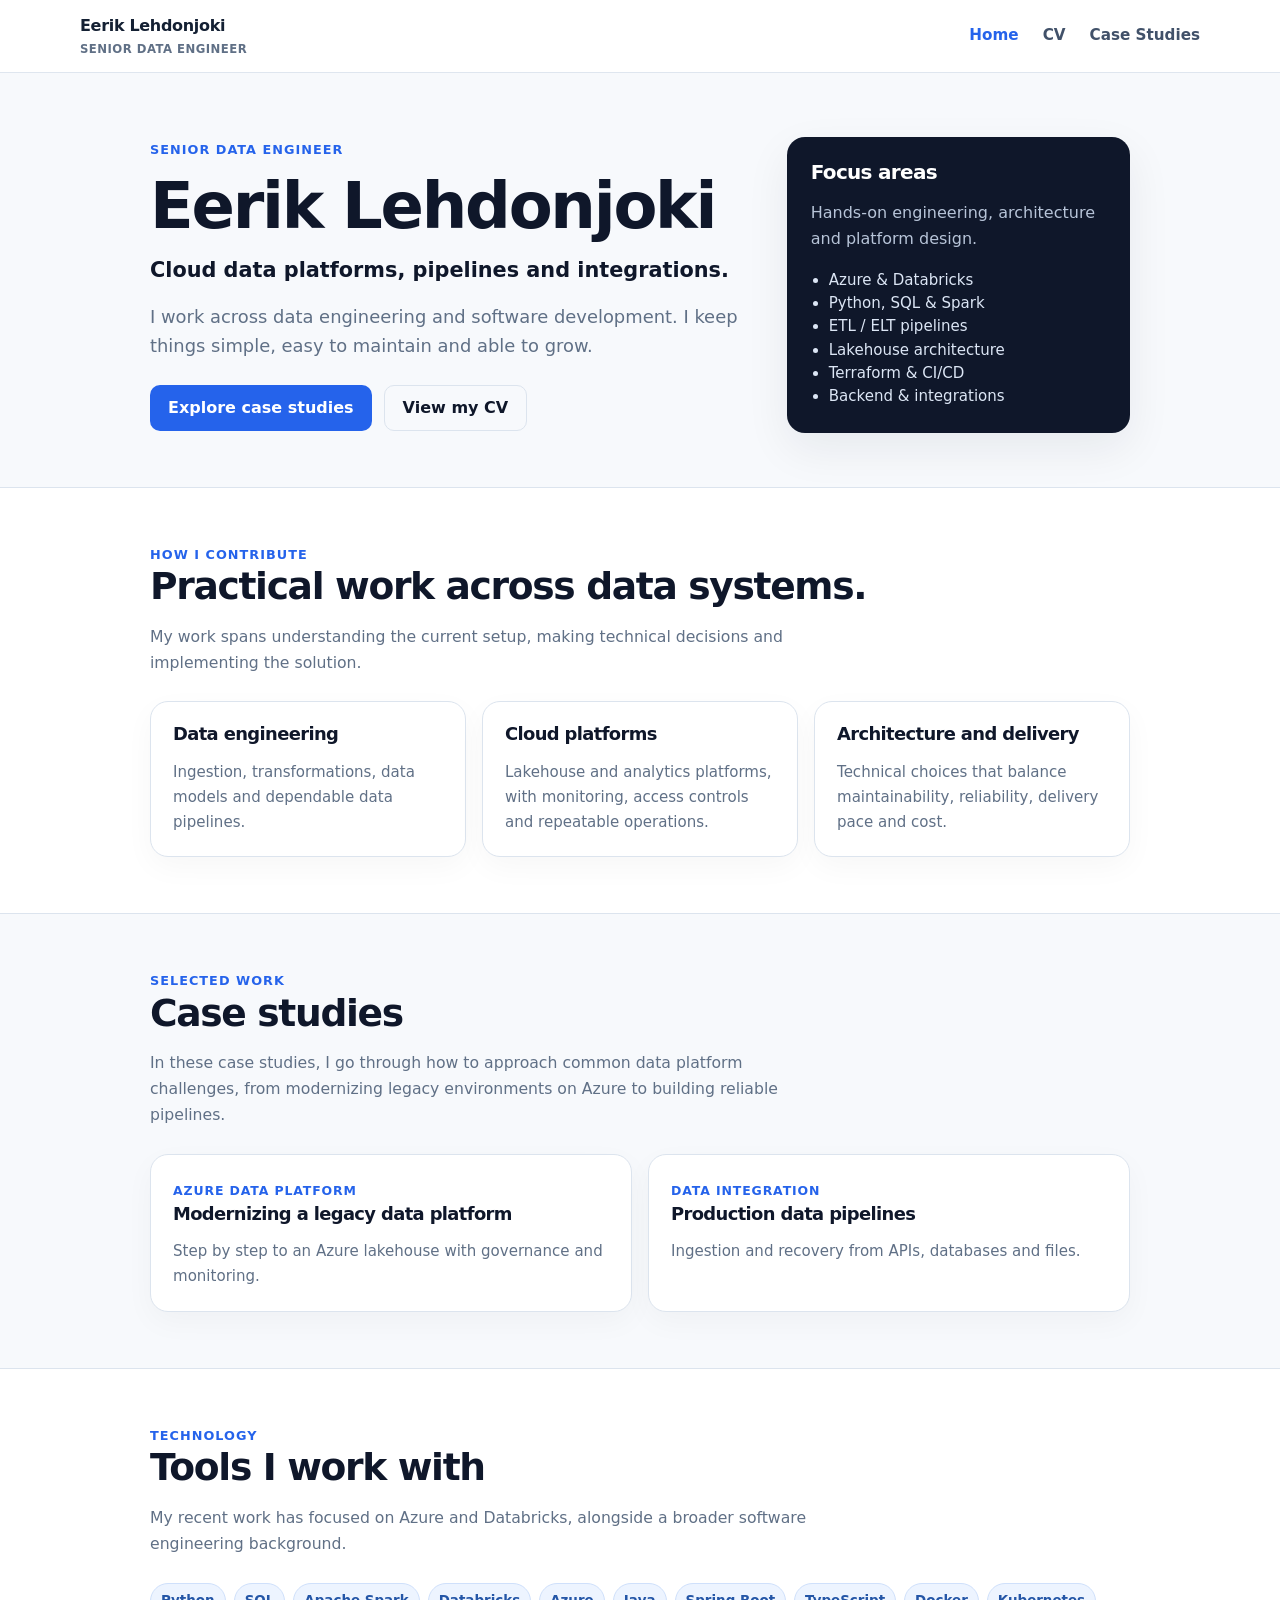
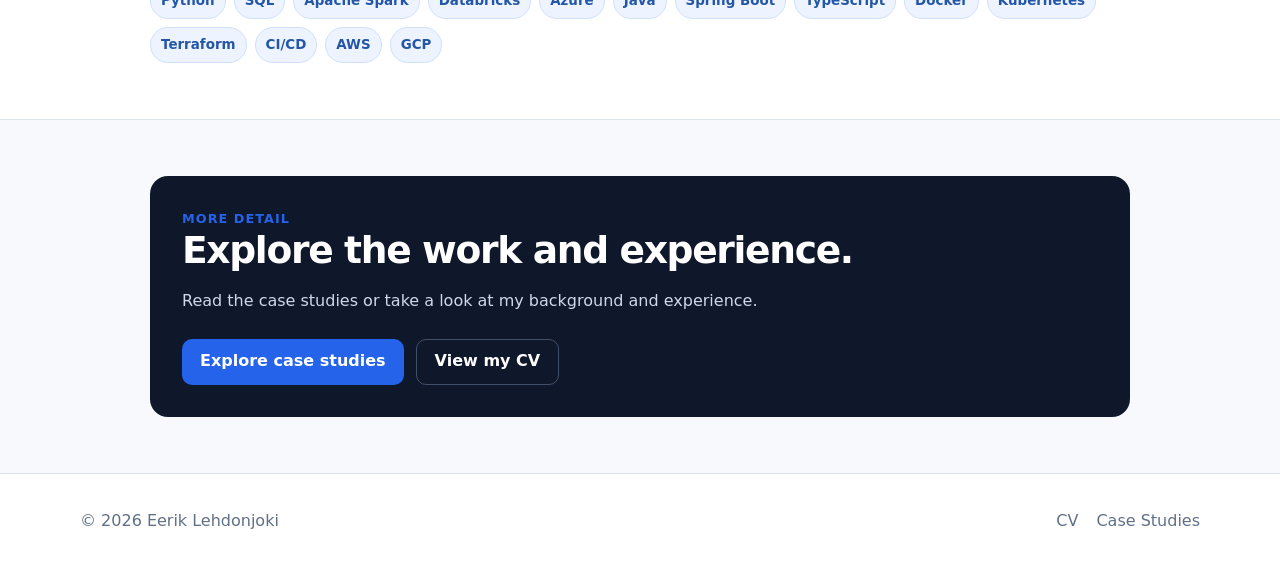
==== index.html @ b8e034ac "Deploy website 2026-10-15 00.09" ====
<!doctype html>
<html lang="en">
<head>
  <meta charset="utf-8">
  <meta name="viewport" content="width=device-width,initial-scale=1">
  <meta name="description" content="Senior Data Engineer focused on Data platforms, pipelines and integrations.">
  <title>Eerik Lehdonjoki — Senior Data Engineer</title>
  <link rel="icon" type="image/svg+xml" href="favicon.svg">
  <link rel="stylesheet" href="styles.css">
</head>
<body>
<header class="site-header">
  <div class="container nav">
    <a class="brand" href="./">Eerik Lehdonjoki<small>Senior Data Engineer</small></a>
    <button class="menu-button" aria-expanded="false" aria-controls="nav-links">Menu</button>
    <nav id="nav-links" class="nav-links" aria-label="Main navigation">
      <a aria-current="page" href="./">Home</a><a href="cv.html">CV</a><a href="case-studies.html">Case Studies</a>
    </nav>
  </div>
</header>

<main class="home-page">
  <section class="hero">
    <div class="container hero-grid">
      <div>
        <div class="eyebrow">Senior Data Engineer</div>
        <h1>Eerik Lehdonjoki</h1>
        <p class="home-specialty">Cloud data platforms, pipelines and integrations.</p>
        <p class="lead">I work across data engineering and software development. I keep things simple, easy to maintain and able to grow.</p>
        <div class="actions"><a class="button" href="case-studies.html">Explore case studies</a><a class="button secondary" href="cv.html">View my CV</a></div>
      </div>
      <aside class="hero-card">
        <h2>Focus areas</h2>
        <p>Hands-on engineering, architecture and platform design.</p>
        <ul><li>Azure & Databricks</li><li>Python, SQL & Spark</li><li>ETL / ELT pipelines</li><li>Lakehouse architecture</li><li>Terraform & CI/CD</li><li>Backend & integrations</li></ul>
      </aside>
    </div>
  </section>

  <section class="section white" aria-labelledby="home-work-heading">
    <div class="container">
      <div class="eyebrow">How I contribute</div><h2 id="home-work-heading">Practical work across data systems.</h2>
      <p class="section-intro">My work spans understanding the current setup, making technical decisions and implementing the solution.</p>
      <div class="grid-3">
        <article class="card"><h3>Data engineering</h3><p>Ingestion, transformations, data models and dependable data pipelines.</p></article>
        <article class="card"><h3>Cloud platforms</h3><p>Lakehouse and analytics platforms, with monitoring, access controls and repeatable operations.</p></article>
        <article class="card"><h3>Architecture and delivery</h3><p>Technical choices that balance maintainability, reliability, delivery pace and cost.</p></article>
      </div>
    </div>
  </section>

  <section class="section" aria-labelledby="home-cases-heading">
    <div class="container">
      <div class="eyebrow">Selected work</div><h2 id="home-cases-heading">Case studies</h2>
      <p class="section-intro">In these case studies, I go through how to approach common data platform challenges, from modernizing legacy environments on Azure to building reliable pipelines.</p>
      <div class="grid-2">
        <a class="card card-link" href="case-studies.html#case-azure-lakehouse-modernization"><span class="kicker">Azure data platform</span><h3>Modernizing a legacy data platform</h3><p>Step by step to an Azure lakehouse with governance and monitoring.</p></a>
        <a class="card card-link" href="case-studies.html#case-reliable-data-integrations"><span class="kicker">Data integration</span><h3>Production data pipelines</h3><p>Ingestion and recovery from APIs, databases and files.</p></a>
      </div>
    </div>
  </section>

  <section class="section white" aria-labelledby="home-tech-heading">
    <div class="container">
      <div class="eyebrow">Technology</div><h2 id="home-tech-heading">Tools I work with</h2>
      <p class="section-intro">My recent work has focused on Azure and Databricks, alongside a broader software engineering background.</p>
      <div class="tech-list"><span>Python</span><span>SQL</span><span>Apache Spark</span><span>Databricks</span><span>Azure</span><span>Java</span><span>Spring Boot</span><span>TypeScript</span><span>Docker</span><span>Kubernetes</span><span>Terraform</span><span>CI/CD</span><span>AWS</span><span>GCP</span></div>
    </div>
  </section>

  <section class="section">
    <div class="container cta">
      <div class="eyebrow">More detail</div><h2>Explore the work and experience.</h2>
      <p>Read the case studies or take a look at my background and experience.</p>
      <div class="actions"><a class="button" href="case-studies.html">Explore case studies</a><a class="button secondary" href="cv.html">View my CV</a></div>
    </div>
  </section>
</main>

<footer class="site-footer"><div class="container footer-grid"><span>© 2026 Eerik Lehdonjoki</span><div class="footer-links"><a href="cv.html">CV</a><a href="case-studies.html">Case Studies</a></div></div></footer>
<script src="script.js"></script>
</body>
</html>
---- styles.css ----
:root {
  --bg: #f7f9fc;
  --surface: #ffffff;
  --surface-2: #eef3f8;
  --text: #142033;
  --muted: #607086;
  --line: #dce4ee;
  --accent: #2563eb;
  --accent-dark: #1d4ed8;
  --ink: #0f172a;
  --max: 1120px;
  --radius: 18px;
  --shadow: 0 16px 45px rgba(15, 23, 42, .07);
}

* { box-sizing: border-box; }
html { scroll-behavior: smooth; }
body {
  margin: 0;
  font-family: Inter, ui-sans-serif, system-ui, -apple-system, BlinkMacSystemFont, "Segoe UI", sans-serif;
  color: var(--text);
  background: var(--bg);
  line-height: 1.65;
}
a { color: inherit; }
img { max-width: 100%; }
.container { width: min(var(--max), calc(100% - 40px)); margin: 0 auto; }

.site-header {
  position: sticky; top: 0; z-index: 20;
  border-bottom: 1px solid rgba(220, 228, 238, .9);
  background: rgba(255,255,255,.94);
  backdrop-filter: blur(14px);
}
.nav { min-height: 72px; display: flex; align-items: center; justify-content: space-between; gap: 28px; }
.brand { text-decoration: none; font-weight: 800; letter-spacing: -.02em; }
.brand small { display: block; color: var(--muted); font-weight: 600; font-size: .73rem; letter-spacing: .04em; text-transform: uppercase; }
.nav-links { display: flex; align-items: center; gap: 24px; }
.nav-links a { text-decoration: none; color: #415169; font-weight: 650; font-size: .95rem; }
.nav-links a:hover, .nav-links a[aria-current="page"] { color: var(--accent); }
.menu-button { display: none; border: 1px solid var(--line); background: #fff; border-radius: 10px; padding: 8px 10px; font: inherit; }

.hero { padding: 94px 0 76px; }
.hero-grid { display: grid; grid-template-columns: minmax(0, 1.45fr) minmax(280px, .75fr); gap: 50px; align-items: center; }
.eyebrow { color: var(--accent); font-weight: 800; letter-spacing: .08em; text-transform: uppercase; font-size: .8rem; }
h1, h2, h3 { line-height: 1.15; color: var(--ink); letter-spacing: -.035em; }
h1 { font-size: clamp(2.8rem, 7vw, 5.8rem); margin: 14px 0 24px; }
h2 { font-size: clamp(2rem, 4.2vw, 3.1rem); margin: 0 0 18px; }
h3 { font-size: 1.22rem; margin: 0 0 10px; }
.lead { max-width: 760px; font-size: clamp(1.08rem, 2vw, 1.3rem); color: var(--muted); }
.actions { display: flex; flex-wrap: wrap; gap: 12px; margin-top: 30px; }
.button { display: inline-flex; align-items: center; justify-content: center; min-height: 46px; padding: 0 18px; border-radius: 10px; text-decoration: none; font-weight: 800; background: var(--accent); color: #fff; }
.button:hover { background: var(--accent-dark); }
.button.secondary { background: transparent; color: var(--ink); border: 1px solid var(--line); }
.button.secondary:hover { background: var(--surface-2); }
.hero-card { background: var(--ink); color: #dce6f5; border-radius: 24px; padding: 30px; box-shadow: var(--shadow); }
.hero-card h2 { color: white; font-size: 1.45rem; }
.hero-card p { color: #b7c4d8; }
.hero-card ul { padding-left: 18px; margin-bottom: 0; }

.section { padding: 78px 0; }
.section.white { background: var(--surface); border-top: 1px solid var(--line); border-bottom: 1px solid var(--line); }
.section-intro { max-width: 760px; color: var(--muted); margin-bottom: 34px; }
.grid-3 { display: grid; grid-template-columns: repeat(3, minmax(0,1fr)); gap: 22px; }
.grid-2 { display: grid; grid-template-columns: repeat(2, minmax(0,1fr)); gap: 22px; }
.card { background: var(--surface); border: 1px solid var(--line); border-radius: var(--radius); padding: 26px; box-shadow: 0 10px 30px rgba(15,23,42,.035); }
.card p { color: var(--muted); margin-bottom: 0; }
.card-link { text-decoration: none; transition: transform .15s ease, box-shadow .15s ease; }
.card-link:hover { transform: translateY(-2px); box-shadow: var(--shadow); }
.kicker { color: var(--accent); font-weight: 800; font-size: .78rem; text-transform: uppercase; letter-spacing: .07em; }

.tech-list { display: flex; flex-wrap: wrap; gap: 10px; }
.tech-list span { border: 1px solid #cfe0fb; background: #edf4ff; color: #2456a7; border-radius: 999px; padding: 7px 12px; font-weight: 700; font-size: .9rem; }

.stats { display: grid; grid-template-columns: repeat(3, 1fr); gap: 16px; margin-top: 28px; }
.stat { padding: 20px; border-radius: 14px; background: #fff; border: 1px solid var(--line); }
.stat strong { display: block; font-size: 1.5rem; color: var(--ink); }
.stat span { color: var(--muted); font-size: .92rem; }

.page-hero { padding: 72px 0 44px; }
.page-hero h1 { font-size: clamp(2.6rem, 6vw, 4.7rem); }
.breadcrumb { color: var(--muted); font-size: .92rem; margin-bottom: 18px; }
.breadcrumb a { color: var(--accent); text-decoration: none; }

.cv-layout { display: grid; grid-template-columns: 1.8fr .8fr; gap: 36px; align-items: start; }
.cv-section { padding: 28px 0; border-top: 1px solid var(--line); }
.cv-section:first-child { border-top: 0; padding-top: 0; }
.cv-meta { background: var(--surface); border: 1px solid var(--line); border-radius: var(--radius); padding: 24px; position: sticky; top: 100px; }
.cv-meta dl { margin: 0; }
.cv-meta dt { font-weight: 800; color: var(--ink); margin-top: 16px; }
.cv-meta dt:first-child { margin-top: 0; }
.cv-meta dd { margin: 2px 0 0; color: var(--muted); }

.case { padding: 30px; background: var(--surface); border: 1px solid var(--line); border-radius: var(--radius); }
.case + .case { margin-top: 24px; }
.case-grid { display: grid; grid-template-columns: .7fr 1.3fr; gap: 26px; }
.case h2 { font-size: 1.8rem; }
.article .case h2 { margin-top: 0; }
.case ul { margin-bottom: 0; }
.note { padding: 18px 20px; border-left: 4px solid var(--accent); background: #eef5ff; border-radius: 10px; color: #334862; }

.article-layout { display: grid; grid-template-columns: minmax(0, 1fr) 250px; gap: 46px; align-items: start; }
.article { max-width: 780px; }
.article h2 { margin-top: 54px; font-size: 2rem; }
.article h3 { margin-top: 32px; }
.article p, .article li { color: #405067; }
.article pre { overflow-x: auto; padding: 22px; background: #101827; color: #dce8f7; border-radius: 14px; line-height: 1.5; }
.article table { width: 100%; border-collapse: collapse; margin: 26px 0; background: var(--surface); }
.article th, .article td { text-align: left; padding: 13px; border: 1px solid var(--line); vertical-align: top; }
.article th { background: var(--surface-2); color: var(--ink); }
.toc { position: sticky; top: 102px; border-left: 1px solid var(--line); padding-left: 20px; }
.toc strong { color: var(--ink); }
.toc a { display: block; color: var(--muted); text-decoration: none; padding: 6px 0; font-size: .92rem; }
.toc a:hover { color: var(--accent); }
.diagram { background: var(--surface); border: 1px solid var(--line); border-radius: var(--radius); padding: 28px; margin: 28px 0; }
.flow { display: grid; gap: 12px; }
.flow-box { padding: 18px; text-align: center; border: 1px solid #cdd8e6; border-radius: 12px; background: #f9fbfd; font-weight: 800; }
.flow-arrow { text-align: center; color: var(--accent); font-weight: 900; }

.cta { padding: 40px; border-radius: 24px; background: var(--ink); color: #ced9e9; }
.cta h2 { color: white; }

.home-page .container { width: min(980px, calc(100% - 40px)); }
.home-page .hero { padding: 64px 0 54px; }
.home-page .hero-grid { grid-template-columns: minmax(0, 1.4fr) minmax(250px, .8fr); gap: 36px; }
.home-page h1 { max-width: 18ch; margin: 10px 0 18px; font-size: clamp(2.35rem, 4.2vw, 3.6rem); }
.home-page .hero h1 { max-width: none; margin: 10px 0 12px; font-size: clamp(2.8rem, 5vw, 4rem); }
.home-page .home-specialty { margin: 0 0 12px; color: var(--ink); font-size: clamp(1.08rem, 1.8vw, 1.3rem); font-weight: 700; line-height: 1.35; }
.home-page h2 { margin-bottom: 14px; font-size: clamp(1.7rem, 3.2vw, 2.35rem); }
.home-page h3 { font-size: 1.12rem; }
.home-page .lead { max-width: 620px; margin-bottom: 0; font-size: clamp(1rem, 1.5vw, 1.12rem); }
.home-page .actions { margin-top: 24px; }
.home-page .hero-card { padding: 24px; border-radius: 18px; }
.home-page .hero-card h2 { font-size: 1.25rem; }
.home-page .hero-card ul { padding-left: 18px; font-size: .94rem; line-height: 1.55; }
.home-page .section { padding: 56px 0; }
.home-page .section-intro { max-width: 680px; margin-bottom: 26px; font-size: .98rem; }
.home-page .grid-3, .home-page .grid-2 { gap: 16px; }
.home-page .card { padding: 22px; }
.home-page .card p { font-size: .94rem; }
.home-page .card-link { display: block; }
.home-page .tech-list { gap: 8px; }
.home-page .tech-list span { padding: 6px 10px; font-size: .84rem; }
.home-page .cta { padding: 32px; border-radius: 18px; }
.home-page .cta .button.secondary { color: white; border-color: #41506a; }
.home-page .cta .button.secondary:hover { background: #1c2940; }

.site-footer { padding: 34px 0; border-top: 1px solid var(--line); color: var(--muted); background: #fff; }
.footer-grid { display: flex; justify-content: space-between; gap: 30px; flex-wrap: wrap; }
.footer-links { display: flex; gap: 18px; flex-wrap: wrap; }
.footer-links a { text-decoration: none; }

@media (max-width: 860px) {
  .hero-grid, .cv-layout, .article-layout, .case-grid { grid-template-columns: 1fr; }
  .grid-3 { grid-template-columns: 1fr; }
  .grid-2 { grid-template-columns: 1fr; }
  .home-page .hero-grid, .home-page .grid-3, .home-page .grid-2 { grid-template-columns: 1fr; }
  .stats { grid-template-columns: 1fr; }
  .cv-meta, .toc { position: static; }
  .toc { border-left: 0; border-top: 1px solid var(--line); padding: 20px 0 0; }
}

@media (max-width: 720px) {
  .container { width: min(var(--max), calc(100% - 28px)); }
  .nav { min-height: 64px; }
  .menu-button { display: inline-block; }
  .nav-links { display: none; position: absolute; left: 14px; right: 14px; top: 68px; padding: 18px; background: #fff; border: 1px solid var(--line); border-radius: 14px; box-shadow: var(--shadow); flex-direction: column; align-items: stretch; gap: 12px; }
  .nav-links.open { display: flex; }
  .hero { padding-top: 64px; }
  .section { padding: 60px 0; }
  h1 { font-size: clamp(2.6rem, 15vw, 4.2rem); }
  .home-page .container { width: min(980px, calc(100% - 28px)); }
  .home-page .hero { padding: 44px 0 40px; }
  .home-page .hero h1 { font-size: clamp(2.25rem, 9.5vw, 3.1rem); }
  .home-page .home-specialty { font-size: 1.08rem; }
  .home-page .section { padding: 44px 0; }
  .home-page .card { padding: 20px; }
  .home-page .cta { padding: 24px; }
}

@media print {
  .site-header, .site-footer, .no-print { display: none !important; }
  body { background: #fff; }
  .page-hero, .section { padding: 28px 0; }
  .container { width: 100%; }
  .cv-layout { display: block; }
  .cv-meta { border: 0; padding: 0; margin-top: 24px; }
}
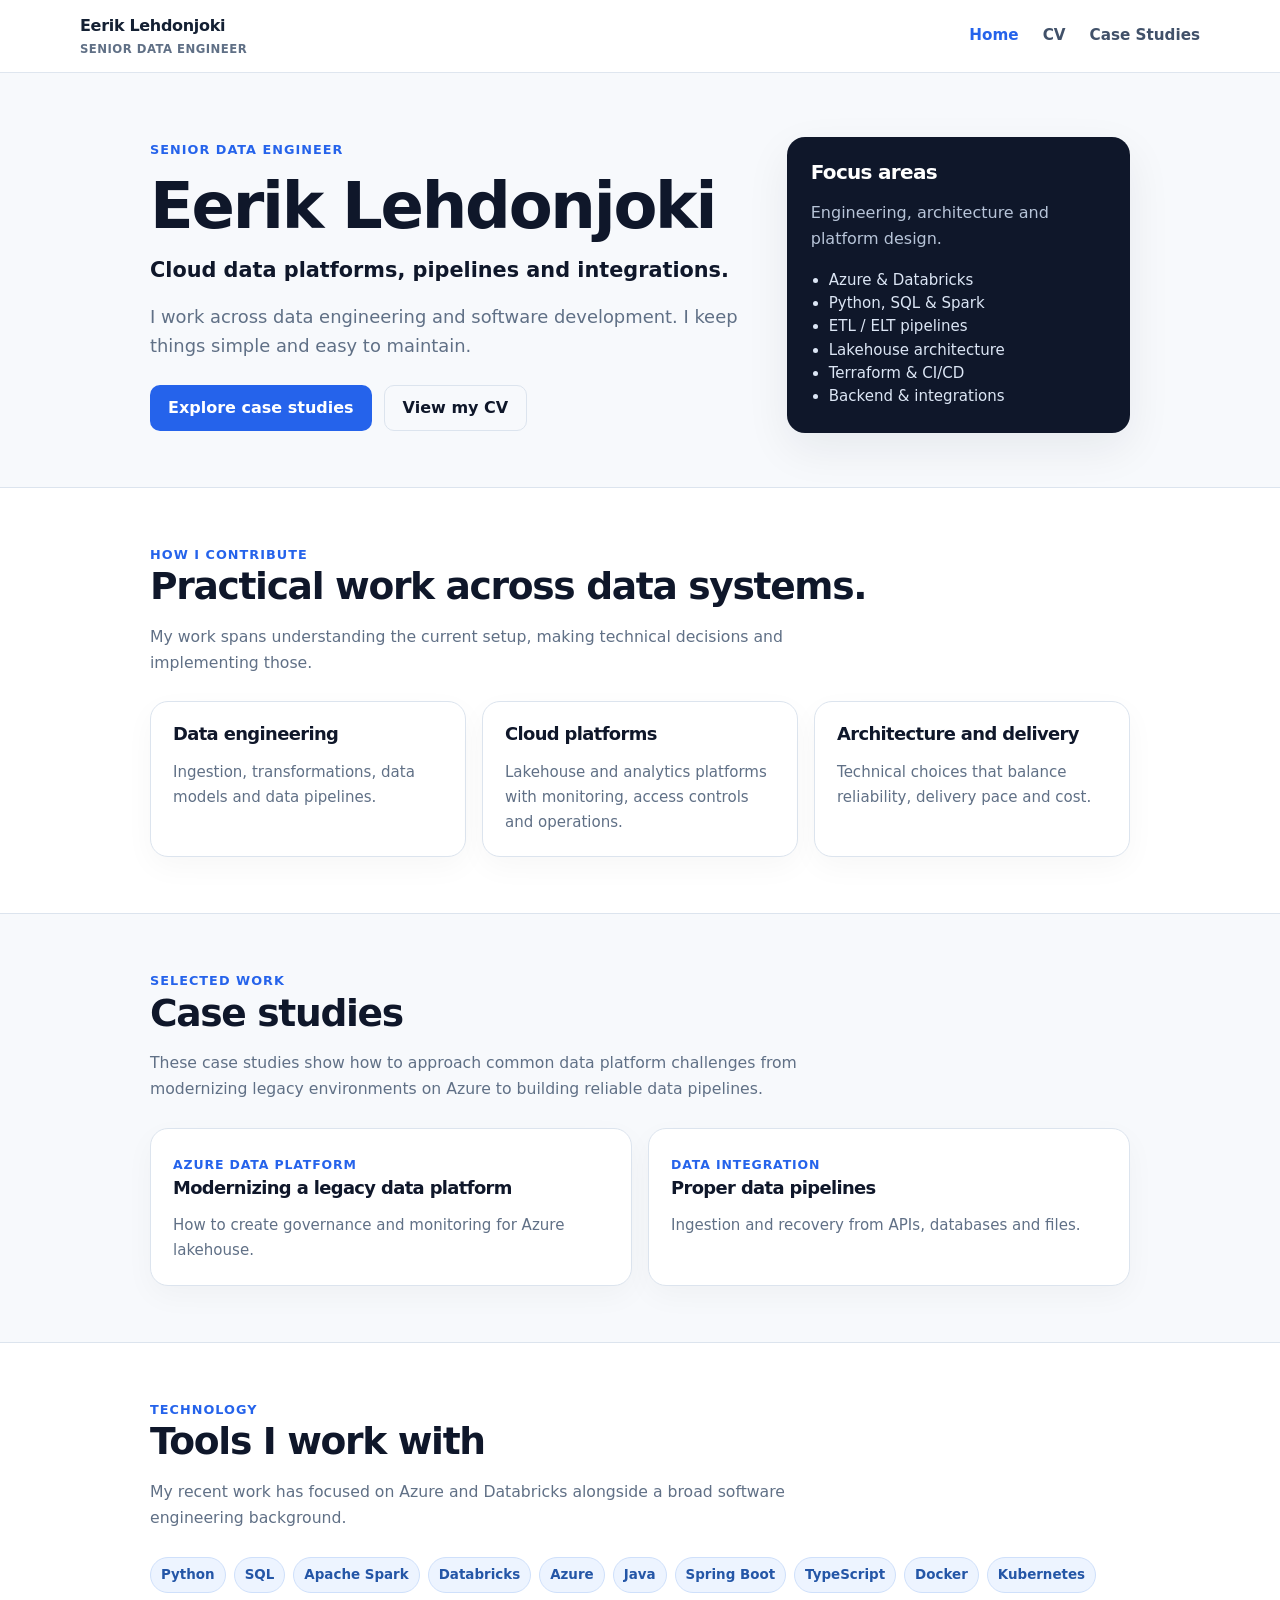
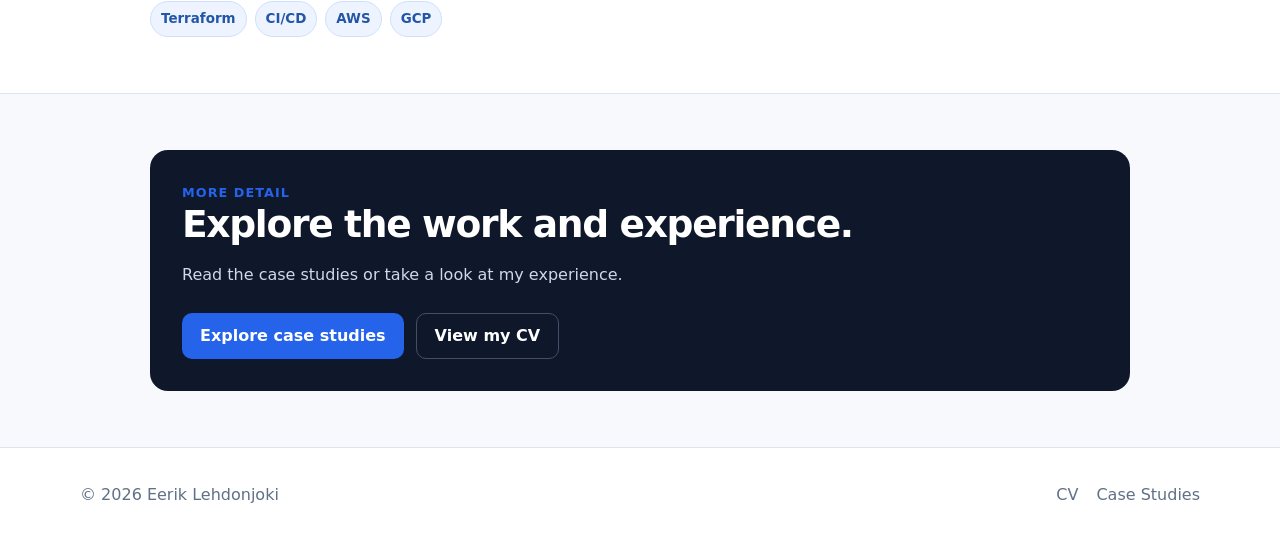
==== commit 59547939: "Deploy website 2026-11-01 21.56" ====
--- a/index.html
+++ b/index.html
@@ -4,7 +4,7 @@
   <meta charset="utf-8">
   <meta name="viewport" content="width=device-width,initial-scale=1">
   <meta name="description" content="Senior Data Engineer focused on Data platforms, pipelines and integrations.">
-  <title>Eerik Lehdonjoki — Senior Data Engineer</title>
+  <title>Eerik Lehdonjoki | Senior Data Engineer</title>
   <link rel="icon" type="image/svg+xml" href="favicon.svg">
   <link rel="stylesheet" href="styles.css">
 </head>
@@ -26,12 +26,12 @@
         <div class="eyebrow">Senior Data Engineer</div>
         <h1>Eerik Lehdonjoki</h1>
         <p class="home-specialty">Cloud data platforms, pipelines and integrations.</p>
-        <p class="lead">I work across data engineering and software development. I keep things simple, easy to maintain and able to grow.</p>
+        <p class="lead">I work across data engineering and software development. I keep things simple and easy to maintain.</p>
         <div class="actions"><a class="button" href="case-studies.html">Explore case studies</a><a class="button secondary" href="cv.html">View my CV</a></div>
       </div>
       <aside class="hero-card">
         <h2>Focus areas</h2>
-        <p>Hands-on engineering, architecture and platform design.</p>
+        <p>Engineering, architecture and platform design.</p>
         <ul><li>Azure & Databricks</li><li>Python, SQL & Spark</li><li>ETL / ELT pipelines</li><li>Lakehouse architecture</li><li>Terraform & CI/CD</li><li>Backend & integrations</li></ul>
       </aside>
     </div>
@@ -40,11 +40,11 @@
   <section class="section white" aria-labelledby="home-work-heading">
     <div class="container">
       <div class="eyebrow">How I contribute</div><h2 id="home-work-heading">Practical work across data systems.</h2>
-      <p class="section-intro">My work spans understanding the current setup, making technical decisions and implementing the solution.</p>
+      <p class="section-intro">My work spans understanding the current setup, making technical decisions and implementing those.</p>
       <div class="grid-3">
-        <article class="card"><h3>Data engineering</h3><p>Ingestion, transformations, data models and dependable data pipelines.</p></article>
-        <article class="card"><h3>Cloud platforms</h3><p>Lakehouse and analytics platforms, with monitoring, access controls and repeatable operations.</p></article>
-        <article class="card"><h3>Architecture and delivery</h3><p>Technical choices that balance maintainability, reliability, delivery pace and cost.</p></article>
+        <article class="card"><h3>Data engineering</h3><p>Ingestion, transformations, data models and data pipelines.</p></article>
+        <article class="card"><h3>Cloud platforms</h3><p>Lakehouse and analytics platforms with monitoring, access controls and operations.</p></article>
+        <article class="card"><h3>Architecture and delivery</h3><p>Technical choices that balance reliability, delivery pace and cost.</p></article>
       </div>
     </div>
   </section>
@@ -52,10 +52,10 @@
   <section class="section" aria-labelledby="home-cases-heading">
     <div class="container">
       <div class="eyebrow">Selected work</div><h2 id="home-cases-heading">Case studies</h2>
-      <p class="section-intro">In these case studies, I go through how to approach common data platform challenges, from modernizing legacy environments on Azure to building reliable pipelines.</p>
+      <p class="section-intro">These case studies show how to approach common data platform challenges from modernizing legacy environments on Azure to building reliable data pipelines.</p>
       <div class="grid-2">
-        <a class="card card-link" href="case-studies.html#case-azure-lakehouse-modernization"><span class="kicker">Azure data platform</span><h3>Modernizing a legacy data platform</h3><p>Step by step to an Azure lakehouse with governance and monitoring.</p></a>
-        <a class="card card-link" href="case-studies.html#case-reliable-data-integrations"><span class="kicker">Data integration</span><h3>Production data pipelines</h3><p>Ingestion and recovery from APIs, databases and files.</p></a>
+        <a class="card card-link" href="case-studies.html#case-azure-lakehouse-modernization"><span class="kicker">Azure data platform</span><h3>Modernizing a legacy data platform</h3><p>How to create governance and monitoring for Azure lakehouse.</p></a>
+        <a class="card card-link" href="case-studies.html#case-reliable-data-integrations"><span class="kicker">Data integration</span><h3>Proper data pipelines</h3><p>Ingestion and recovery from APIs, databases and files.</p></a>
       </div>
     </div>
   </section>
@@ -63,7 +63,7 @@
   <section class="section white" aria-labelledby="home-tech-heading">
     <div class="container">
       <div class="eyebrow">Technology</div><h2 id="home-tech-heading">Tools I work with</h2>
-      <p class="section-intro">My recent work has focused on Azure and Databricks, alongside a broader software engineering background.</p>
+      <p class="section-intro">My recent work has focused on Azure and Databricks alongside a broad software engineering background.</p>
       <div class="tech-list"><span>Python</span><span>SQL</span><span>Apache Spark</span><span>Databricks</span><span>Azure</span><span>Java</span><span>Spring Boot</span><span>TypeScript</span><span>Docker</span><span>Kubernetes</span><span>Terraform</span><span>CI/CD</span><span>AWS</span><span>GCP</span></div>
     </div>
   </section>
@@ -71,7 +71,7 @@
   <section class="section">
     <div class="container cta">
       <div class="eyebrow">More detail</div><h2>Explore the work and experience.</h2>
-      <p>Read the case studies or take a look at my background and experience.</p>
+      <p>Read the case studies or take a look at my experience.</p>
       <div class="actions"><a class="button" href="case-studies.html">Explore case studies</a><a class="button secondary" href="cv.html">View my CV</a></div>
     </div>
   </section>
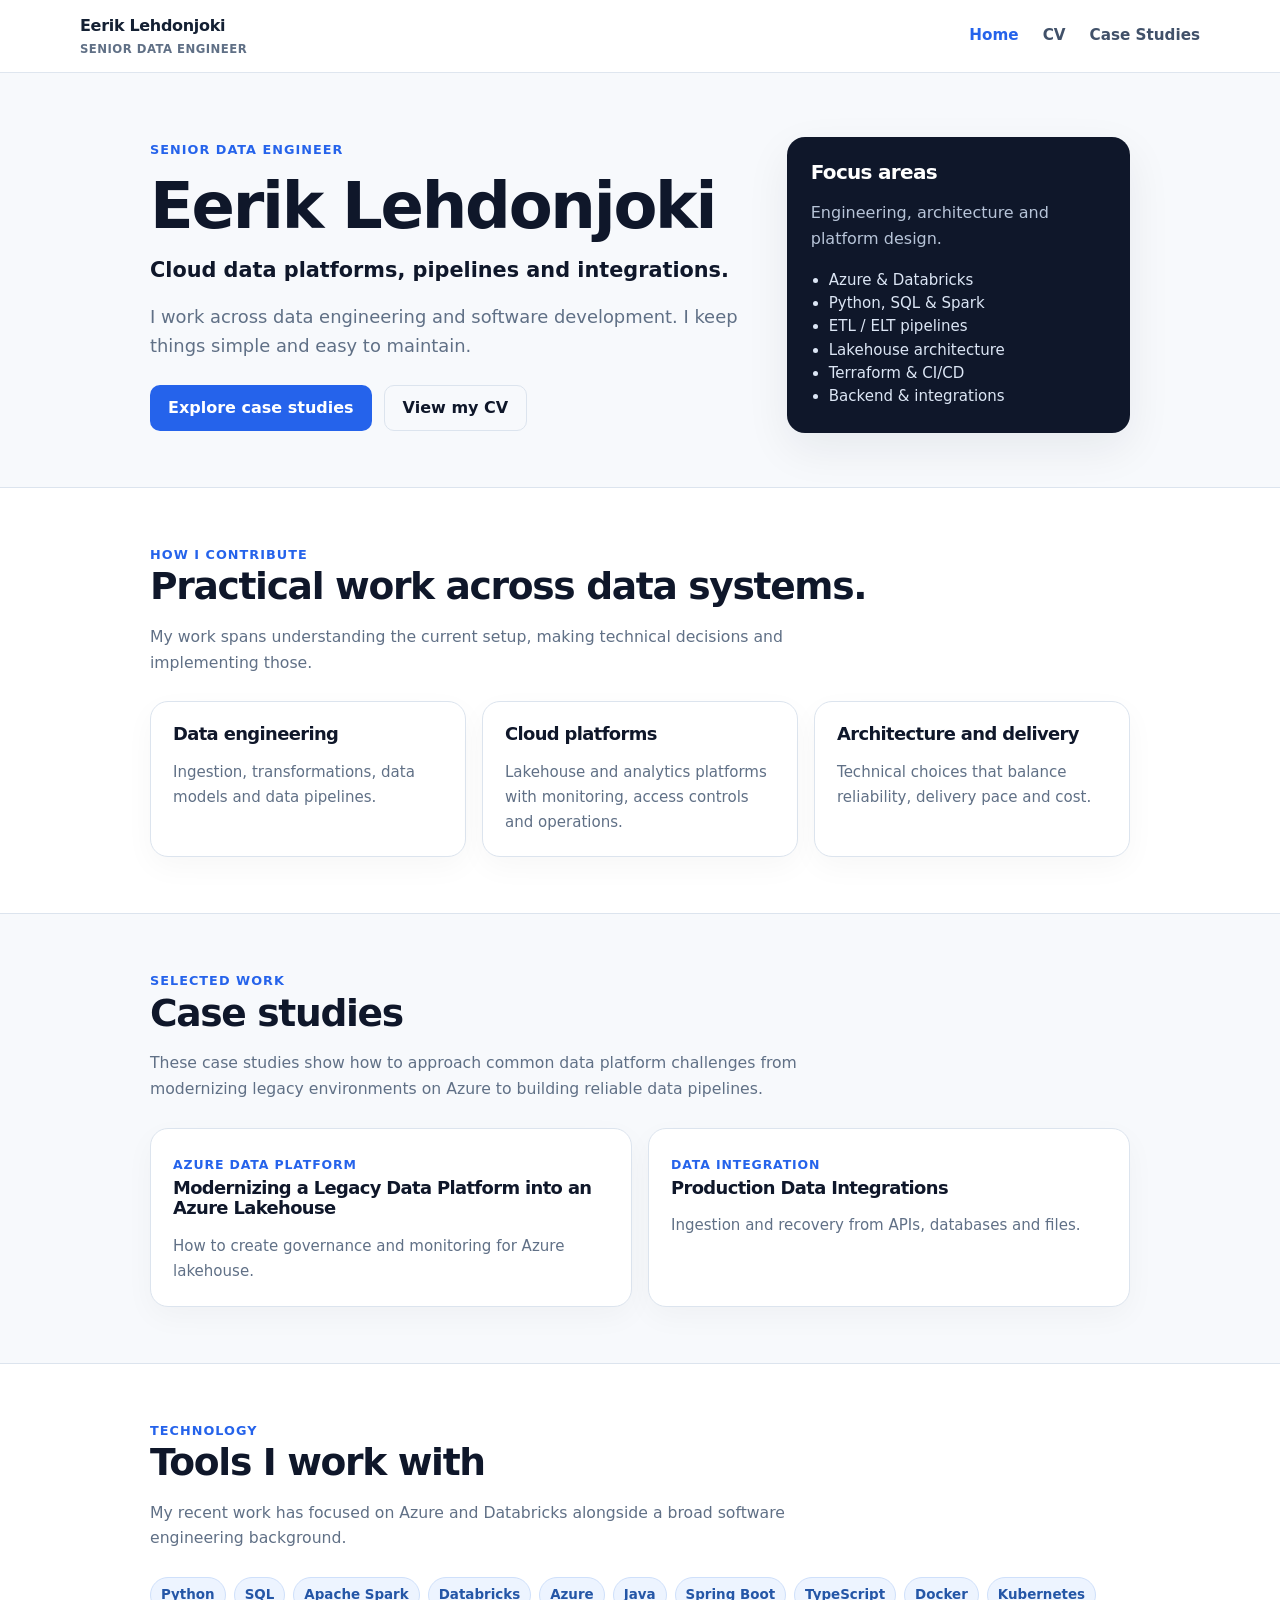
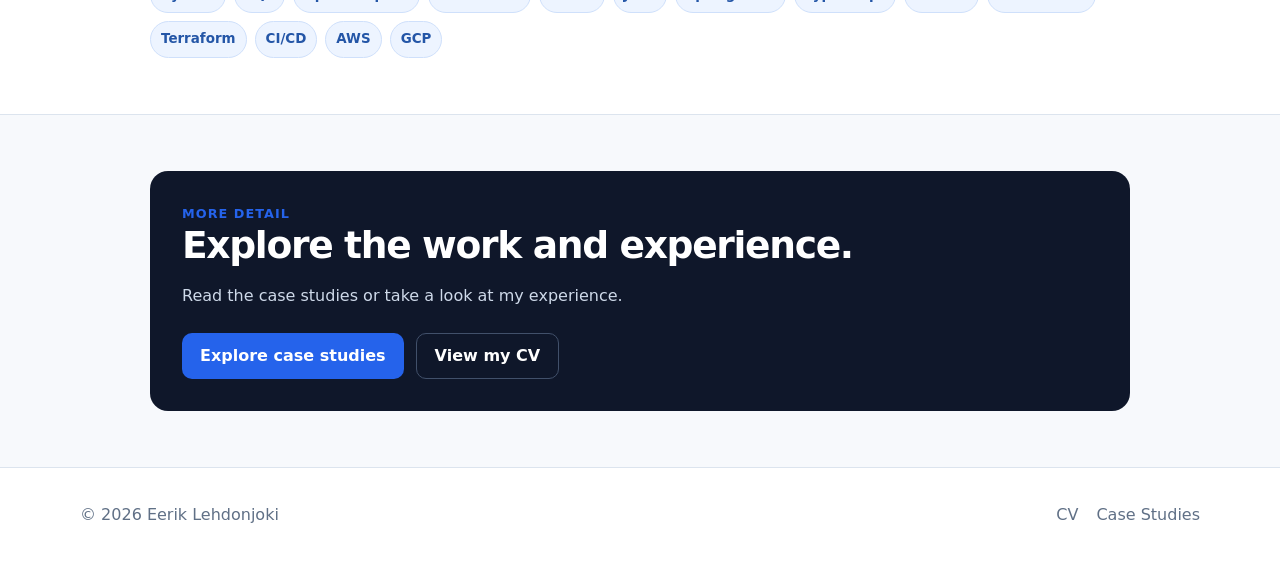
==== commit e945e129: "Deploy website 2026-11-03 22.02" ====
--- a/index.html
+++ b/index.html
@@ -54,8 +54,8 @@
       <div class="eyebrow">Selected work</div><h2 id="home-cases-heading">Case studies</h2>
       <p class="section-intro">These case studies show how to approach common data platform challenges from modernizing legacy environments on Azure to building reliable data pipelines.</p>
       <div class="grid-2">
-        <a class="card card-link" href="case-studies.html#case-azure-lakehouse-modernization"><span class="kicker">Azure data platform</span><h3>Modernizing a legacy data platform</h3><p>How to create governance and monitoring for Azure lakehouse.</p></a>
-        <a class="card card-link" href="case-studies.html#case-reliable-data-integrations"><span class="kicker">Data integration</span><h3>Proper data pipelines</h3><p>Ingestion and recovery from APIs, databases and files.</p></a>
+        <a class="card card-link" href="case-studies.html#case-modernizing-a-legacy-data-platform-into-an-azure-lakehouse"><span class="kicker">Azure data platform</span><h3>Modernizing a Legacy Data Platform into an Azure Lakehouse</h3><p>How to create governance and monitoring for Azure lakehouse.</p></a>
+        <a class="card card-link" href="case-studies.html#case-production-data-integrations"><span class="kicker">Data integration</span><h3>Production Data Integrations</h3><p>Ingestion and recovery from APIs, databases and files.</p></a>
       </div>
     </div>
   </section>
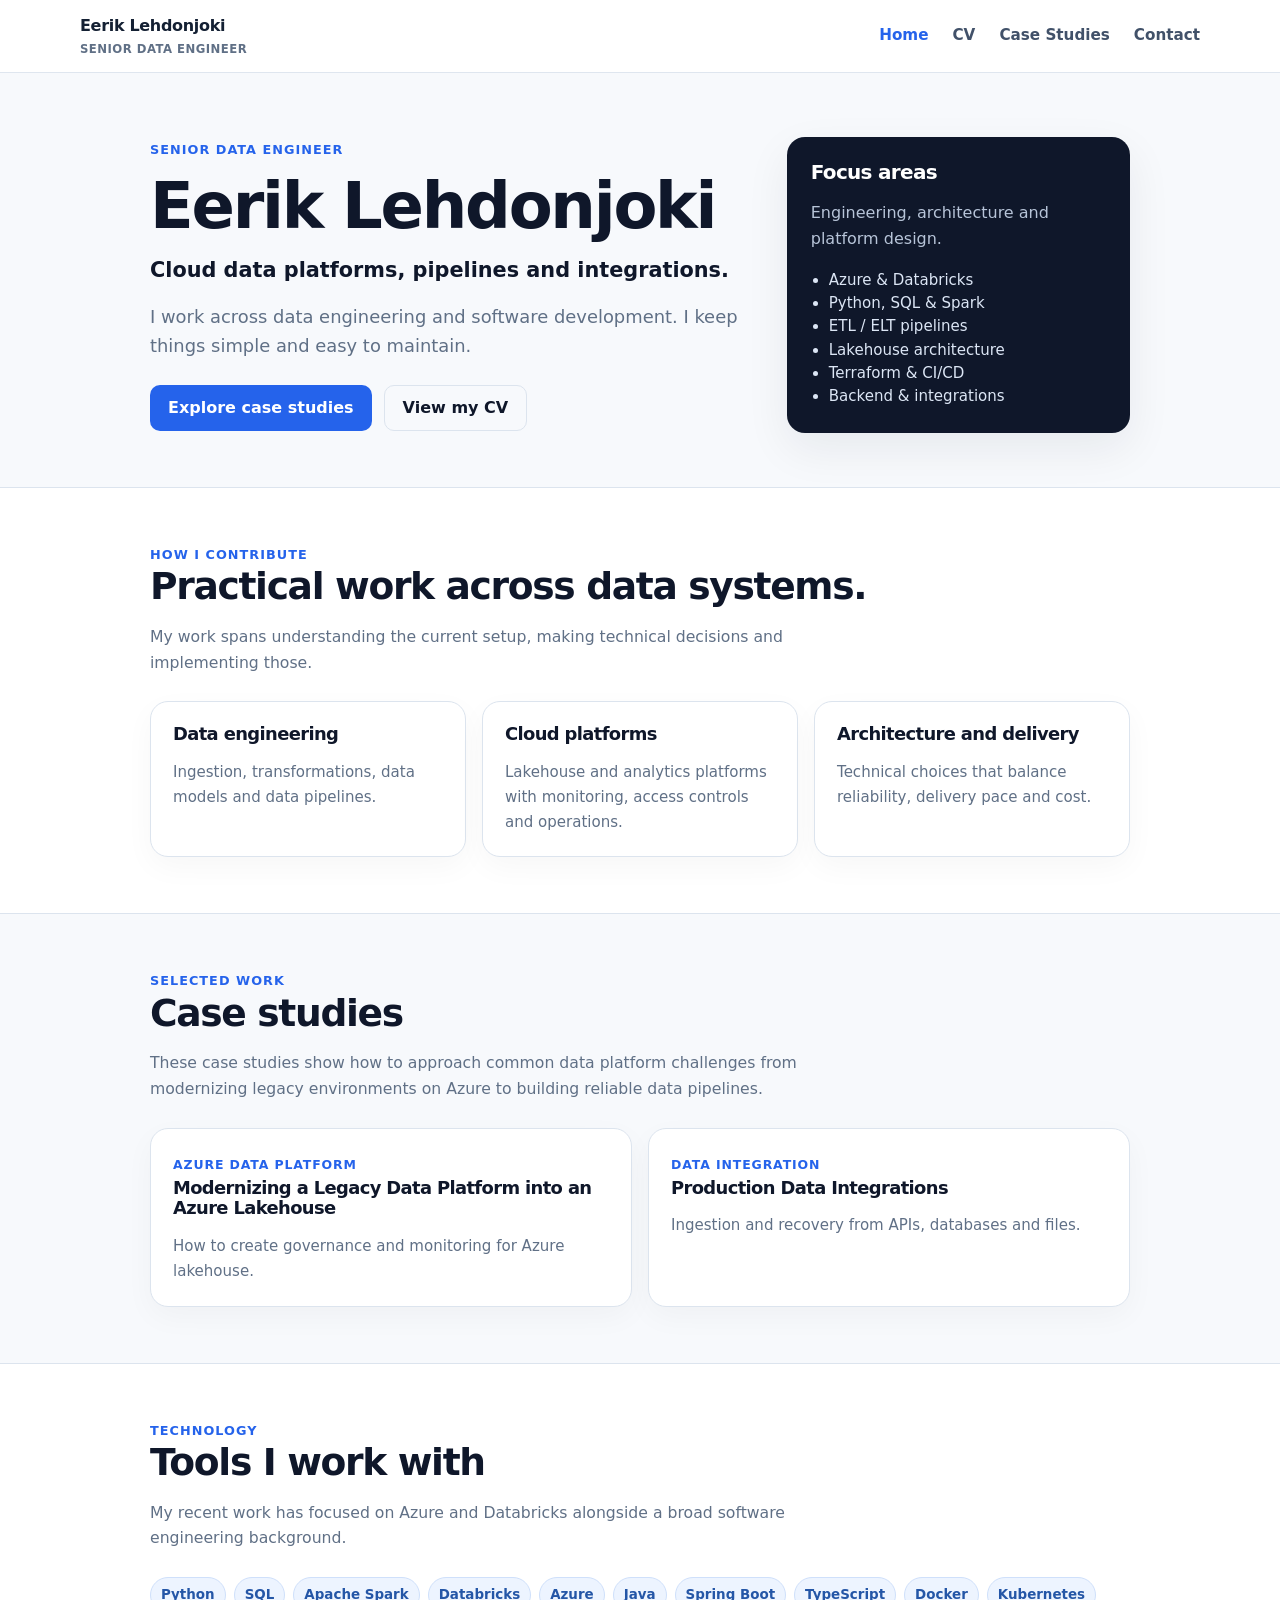
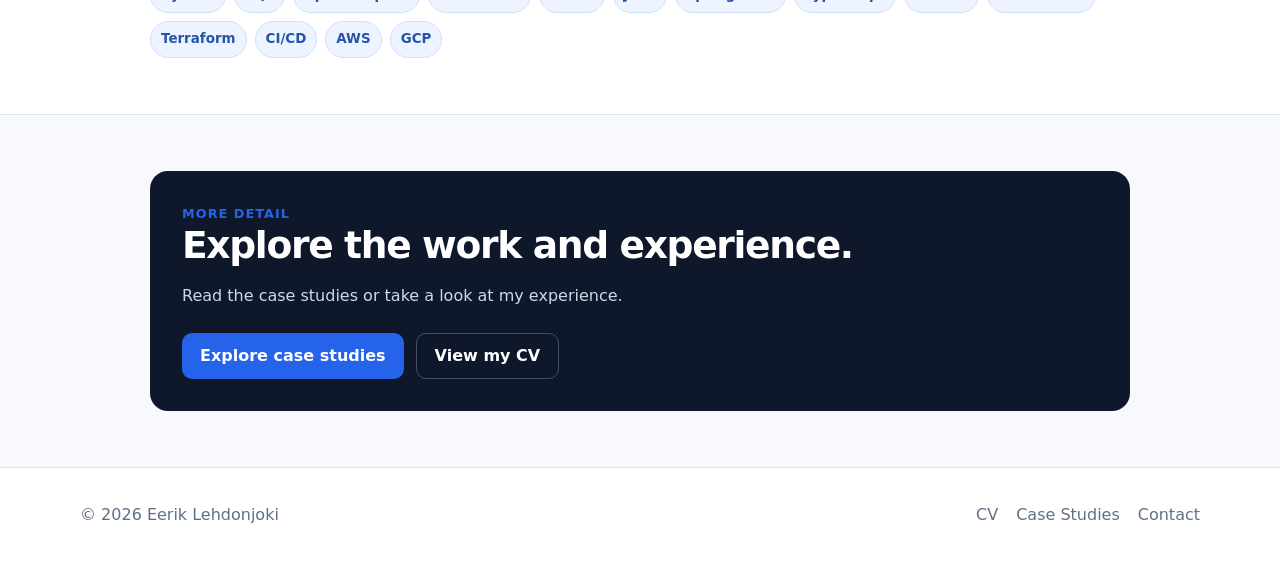
==== commit 0cea2483: "Deploy website 2026-11-03 22.23" ====
--- a/index.html
+++ b/index.html
@@ -14,7 +14,7 @@
     <a class="brand" href="./">Eerik Lehdonjoki<small>Senior Data Engineer</small></a>
     <button class="menu-button" aria-expanded="false" aria-controls="nav-links">Menu</button>
     <nav id="nav-links" class="nav-links" aria-label="Main navigation">
-      <a aria-current="page" href="./">Home</a><a href="cv.html">CV</a><a href="case-studies.html">Case Studies</a>
+      <a aria-current="page" href="./">Home</a><a href="cv.html">CV</a><a href="case-studies.html">Case Studies</a><a href="contact.html">Contact</a>
     </nav>
   </div>
 </header>
@@ -77,7 +77,7 @@
   </section>
 </main>
 
-<footer class="site-footer"><div class="container footer-grid"><span>© 2026 Eerik Lehdonjoki</span><div class="footer-links"><a href="cv.html">CV</a><a href="case-studies.html">Case Studies</a></div></div></footer>
+<footer class="site-footer"><div class="container footer-grid"><span>© 2026 Eerik Lehdonjoki</span><div class="footer-links"><a href="cv.html">CV</a><a href="case-studies.html">Case Studies</a><a href="contact.html">Contact</a></div></div></footer>
 <script src="script.js"></script>
 </body>
 </html>
--- a/styles.css
+++ b/styles.css
@@ -67,6 +67,7 @@
 .card p { color: var(--muted); margin-bottom: 0; }
 .card-link { text-decoration: none; transition: transform .15s ease, box-shadow .15s ease; }
 .card-link:hover { transform: translateY(-2px); box-shadow: var(--shadow); }
+.contact-page .card a { overflow-wrap: anywhere; }
 .kicker { color: var(--accent); font-weight: 800; font-size: .78rem; text-transform: uppercase; letter-spacing: .07em; }
 
 .tech-list { display: flex; flex-wrap: wrap; gap: 10px; }
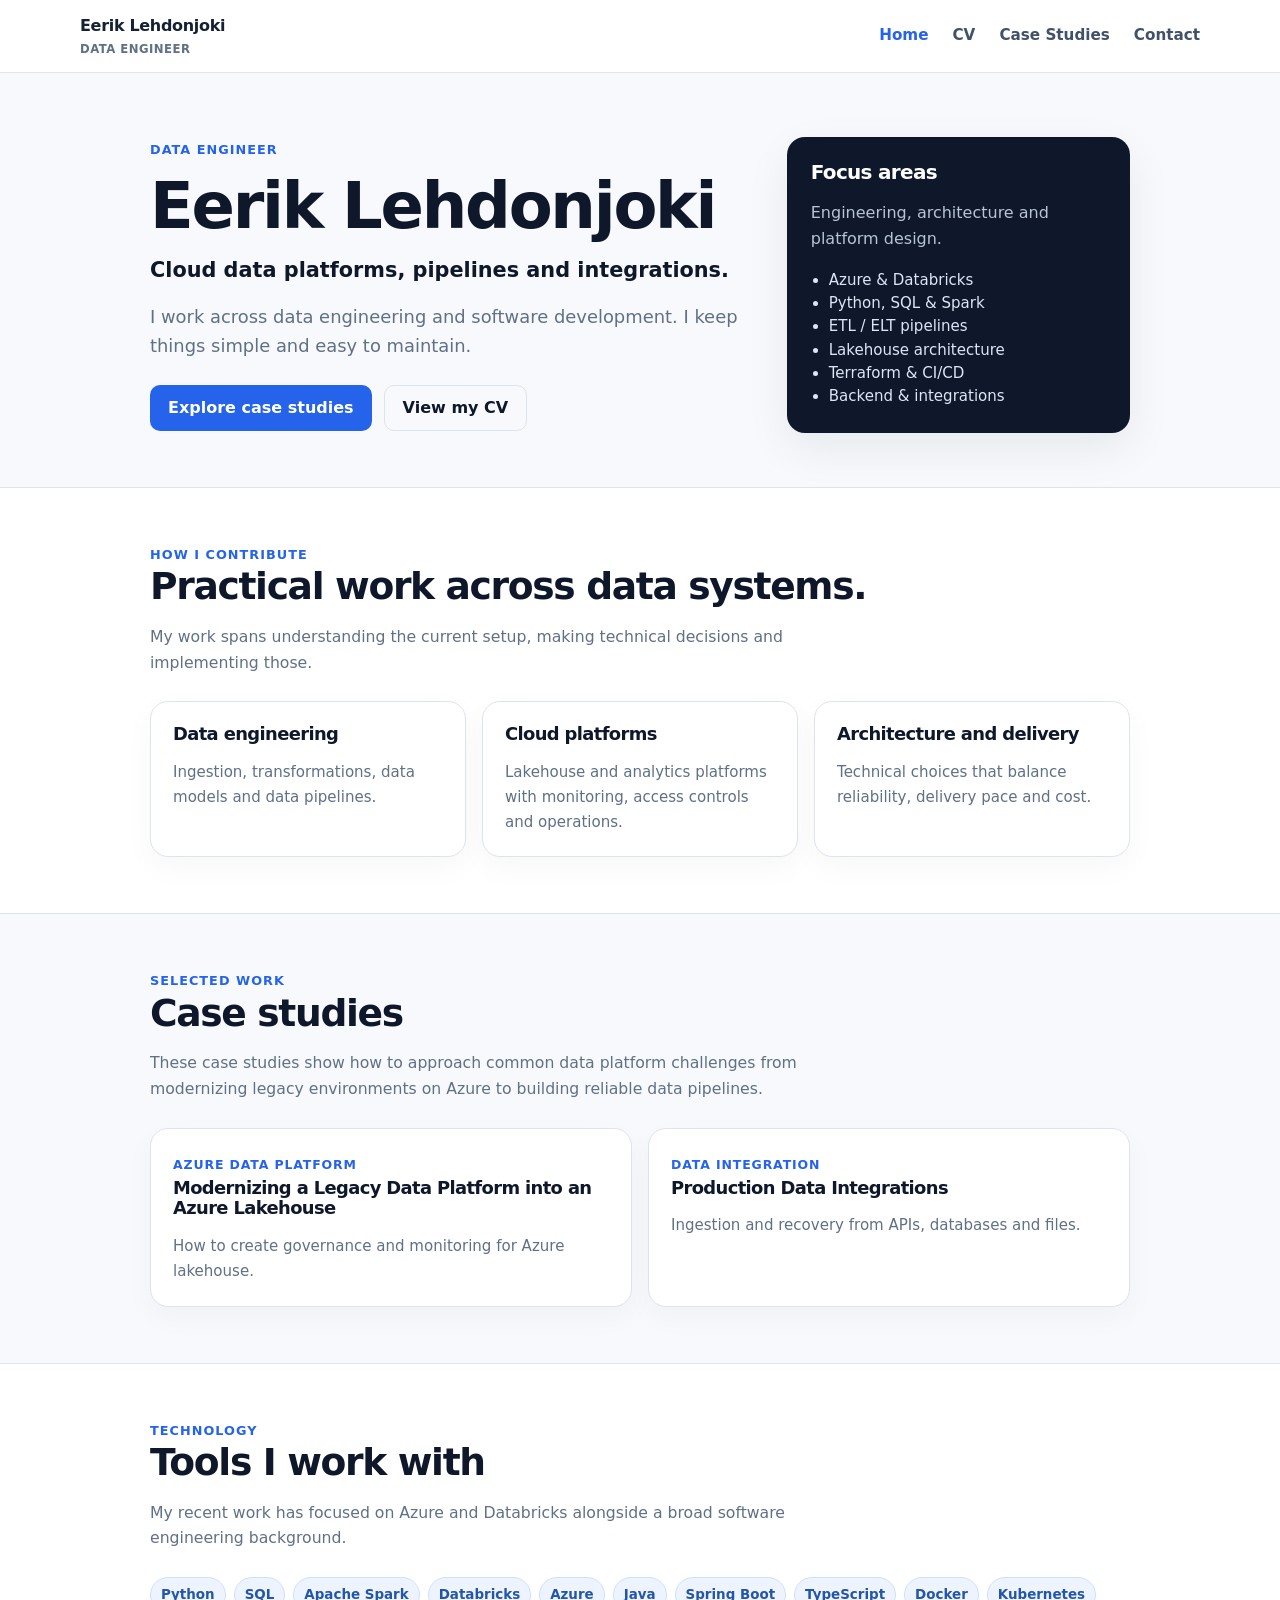
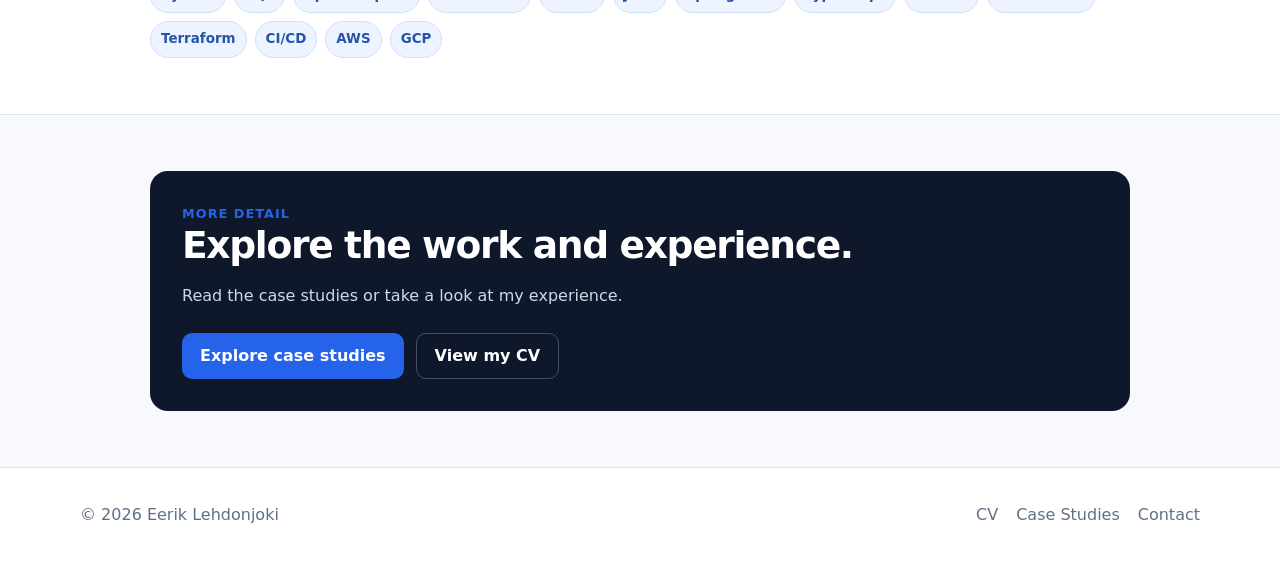
==== commit 4a45a849: "Deploy website 2026-11-05 22.56" ====
--- a/index.html
+++ b/index.html
@@ -3,15 +3,15 @@
 <head>
   <meta charset="utf-8">
   <meta name="viewport" content="width=device-width,initial-scale=1">
-  <meta name="description" content="Senior Data Engineer focused on Data platforms, pipelines and integrations.">
-  <title>Eerik Lehdonjoki | Senior Data Engineer</title>
+  <meta name="description" content="Data Engineer focused on Data platforms, pipelines and integrations.">
+  <title>Eerik Lehdonjoki | Data Engineer</title>
   <link rel="icon" type="image/svg+xml" href="favicon.svg">
   <link rel="stylesheet" href="styles.css">
 </head>
 <body>
 <header class="site-header">
   <div class="container nav">
-    <a class="brand" href="./">Eerik Lehdonjoki<small>Senior Data Engineer</small></a>
+    <a class="brand" href="./">Eerik Lehdonjoki<small>Data Engineer</small></a>
     <button class="menu-button" aria-expanded="false" aria-controls="nav-links">Menu</button>
     <nav id="nav-links" class="nav-links" aria-label="Main navigation">
       <a aria-current="page" href="./">Home</a><a href="cv.html">CV</a><a href="case-studies.html">Case Studies</a><a href="contact.html">Contact</a>
@@ -23,7 +23,7 @@
   <section class="hero">
     <div class="container hero-grid">
       <div>
-        <div class="eyebrow">Senior Data Engineer</div>
+        <div class="eyebrow">Data Engineer</div>
         <h1>Eerik Lehdonjoki</h1>
         <p class="home-specialty">Cloud data platforms, pipelines and integrations.</p>
         <p class="lead">I work across data engineering and software development. I keep things simple and easy to maintain.</p>
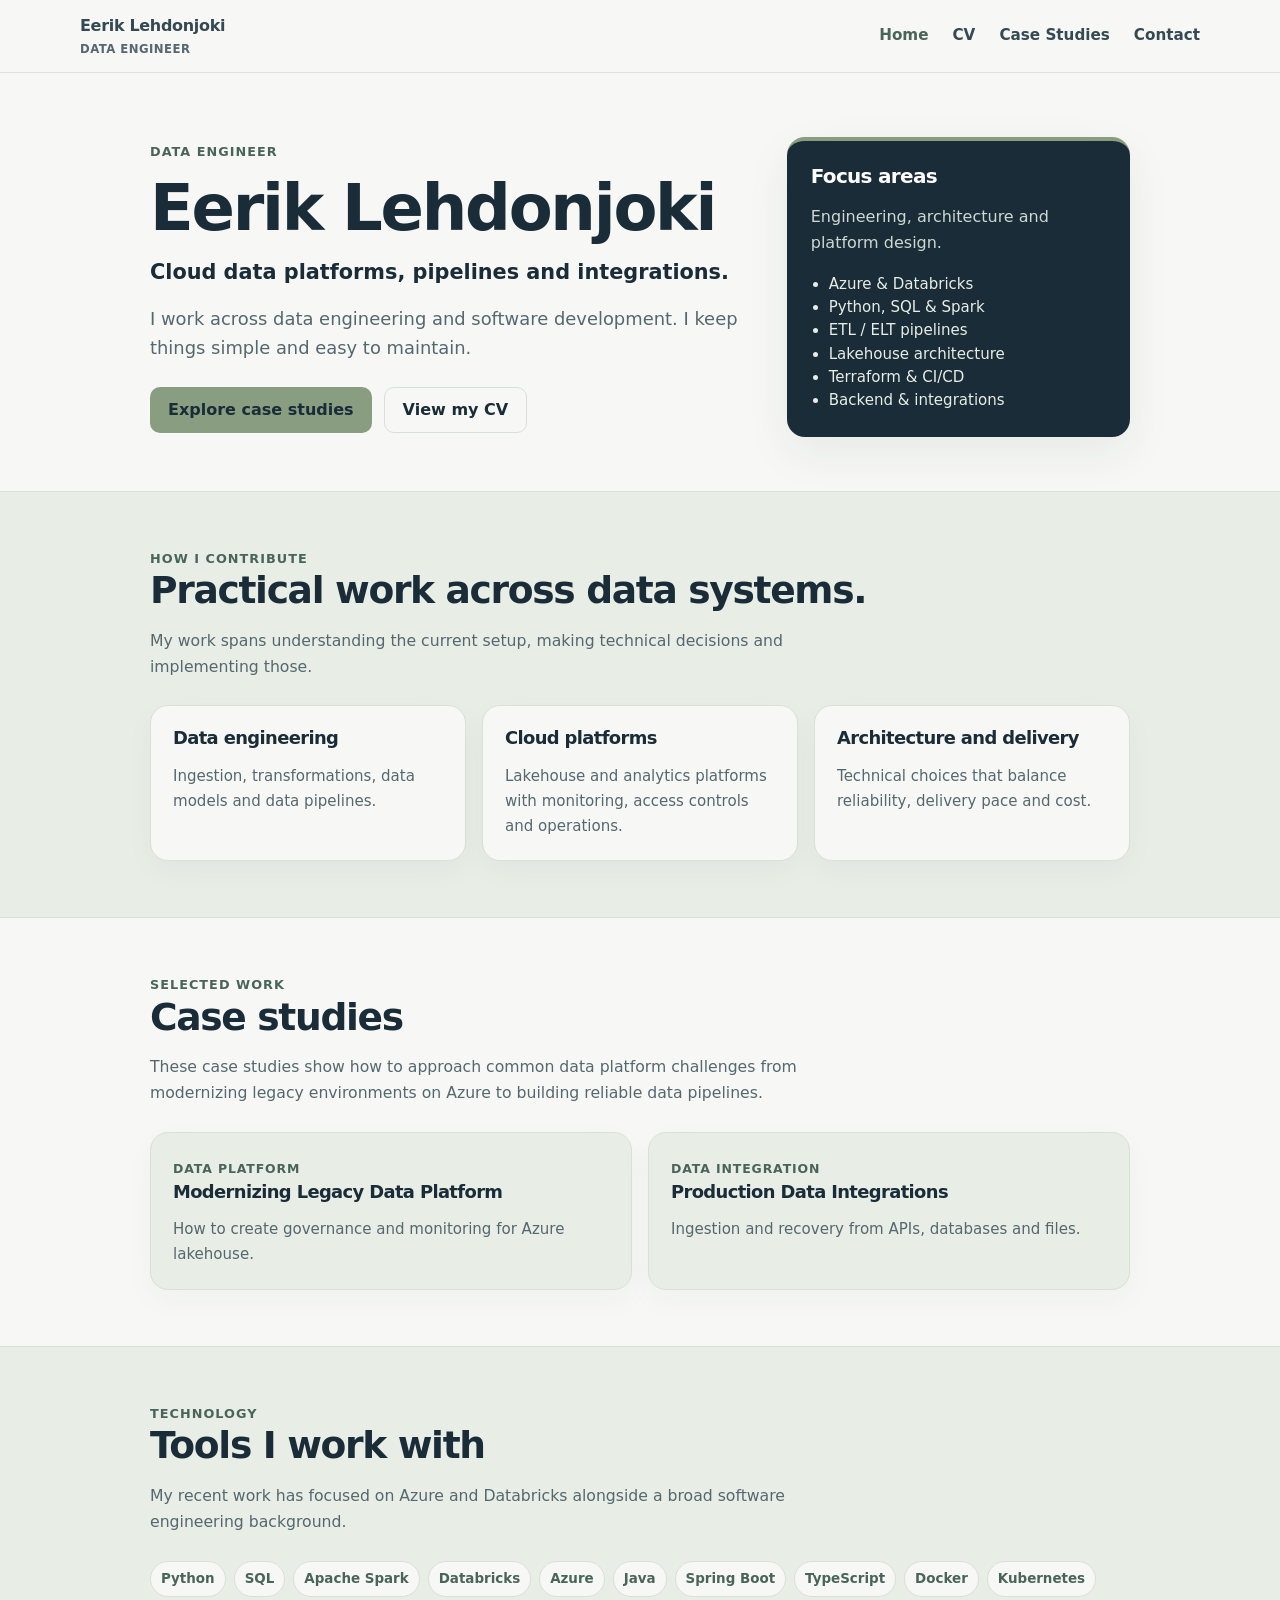
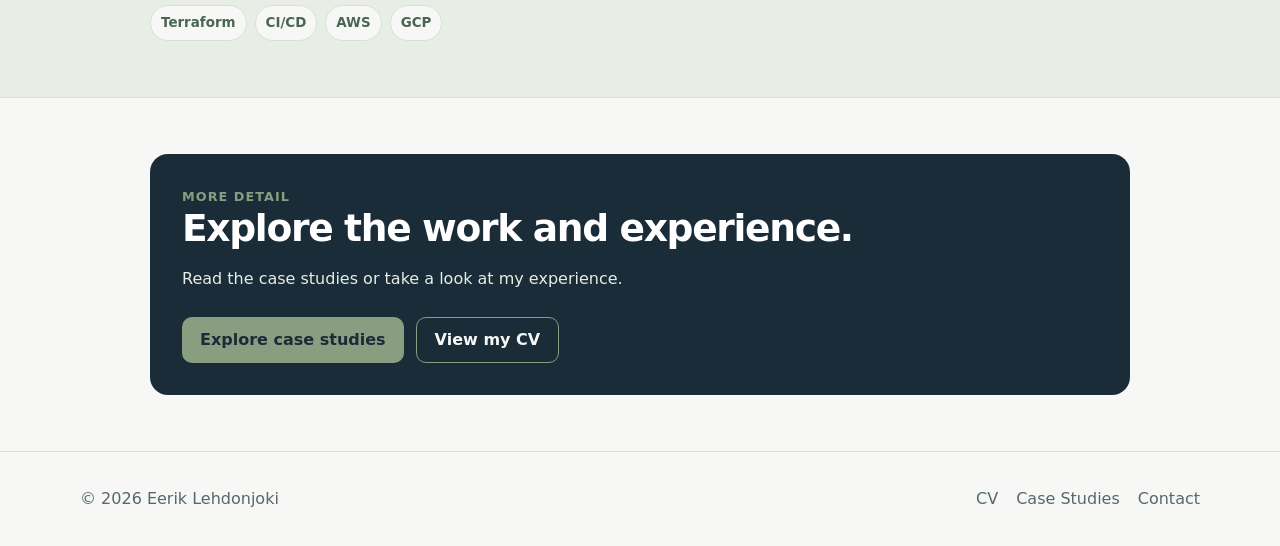
==== commit 05660560: "Deploy website 2026-11-13 00.05" ====
--- a/index.html
+++ b/index.html
@@ -54,7 +54,7 @@
       <div class="eyebrow">Selected work</div><h2 id="home-cases-heading">Case studies</h2>
       <p class="section-intro">These case studies show how to approach common data platform challenges from modernizing legacy environments on Azure to building reliable data pipelines.</p>
       <div class="grid-2">
-        <a class="card card-link" href="case-studies.html#case-modernizing-a-legacy-data-platform-into-an-azure-lakehouse"><span class="kicker">Azure data platform</span><h3>Modernizing a Legacy Data Platform into an Azure Lakehouse</h3><p>How to create governance and monitoring for Azure lakehouse.</p></a>
+        <a class="card card-link" href="case-studies.html#case-modernizing-a-legacy-data-platform-into-an-azure-lakehouse"><span class="kicker">Data platform</span><h3>Modernizing Legacy Data Platform</h3><p>How to create governance and monitoring for Azure lakehouse.</p></a>
         <a class="card card-link" href="case-studies.html#case-production-data-integrations"><span class="kicker">Data integration</span><h3>Production Data Integrations</h3><p>Ingestion and recovery from APIs, databases and files.</p></a>
       </div>
     </div>
--- a/styles.css
+++ b/styles.css
@@ -1,16 +1,17 @@
 :root {
-  --bg: #f7f9fc;
-  --surface: #ffffff;
-  --surface-2: #eef3f8;
-  --text: #142033;
-  --muted: #607086;
-  --line: #dce4ee;
-  --accent: #2563eb;
-  --accent-dark: #1d4ed8;
-  --ink: #0f172a;
+  --bg: #f7f8f5;
+  --surface: #e8ede6;
+  --surface-2: #e8ede6;
+  --text: #344953;
+  --muted: #55676f;
+  --line: #d9e0d6;
+  --accent: #49655a;
+  --accent-dark: #49655a;
+  --brand: #899d80;
+  --ink: #192c38;
   --max: 1120px;
   --radius: 18px;
-  --shadow: 0 16px 45px rgba(15, 23, 42, .07);
+  --shadow: 0 16px 45px rgba(25, 44, 56, .07);
 }
 
 * { box-sizing: border-box; }
@@ -28,17 +29,17 @@
 
 .site-header {
   position: sticky; top: 0; z-index: 20;
-  border-bottom: 1px solid rgba(220, 228, 238, .9);
-  background: rgba(255,255,255,.94);
+  border-bottom: 1px solid rgba(217, 224, 214, .9);
+  background: rgba(247,248,245,.94);
   backdrop-filter: blur(14px);
 }
 .nav { min-height: 72px; display: flex; align-items: center; justify-content: space-between; gap: 28px; }
 .brand { text-decoration: none; font-weight: 800; letter-spacing: -.02em; }
 .brand small { display: block; color: var(--muted); font-weight: 600; font-size: .73rem; letter-spacing: .04em; text-transform: uppercase; }
 .nav-links { display: flex; align-items: center; gap: 24px; }
-.nav-links a { text-decoration: none; color: #415169; font-weight: 650; font-size: .95rem; }
+.nav-links a { text-decoration: none; color: var(--text); font-weight: 650; font-size: .95rem; }
 .nav-links a:hover, .nav-links a[aria-current="page"] { color: var(--accent); }
-.menu-button { display: none; border: 1px solid var(--line); background: #fff; border-radius: 10px; padding: 8px 10px; font: inherit; }
+.menu-button { display: none; border: 1px solid var(--line); background: var(--bg); border-radius: 10px; padding: 8px 10px; font: inherit; }
 
 .hero { padding: 94px 0 76px; }
 .hero-grid { display: grid; grid-template-columns: minmax(0, 1.45fr) minmax(280px, .75fr); gap: 50px; align-items: center; }
@@ -46,16 +47,16 @@
 h1, h2, h3 { line-height: 1.15; color: var(--ink); letter-spacing: -.035em; }
 h1 { font-size: clamp(2.8rem, 7vw, 5.8rem); margin: 14px 0 24px; }
 h2 { font-size: clamp(2rem, 4.2vw, 3.1rem); margin: 0 0 18px; }
-h3 { font-size: 1.22rem; margin: 0 0 10px; }
+h3 { font-size: 1.22rem; margin: 0 0 10px; color: var(--text); }
 .lead { max-width: 760px; font-size: clamp(1.08rem, 2vw, 1.3rem); color: var(--muted); }
 .actions { display: flex; flex-wrap: wrap; gap: 12px; margin-top: 30px; }
-.button { display: inline-flex; align-items: center; justify-content: center; min-height: 46px; padding: 0 18px; border-radius: 10px; text-decoration: none; font-weight: 800; background: var(--accent); color: #fff; }
-.button:hover { background: var(--accent-dark); }
+.button { display: inline-flex; align-items: center; justify-content: center; min-height: 46px; padding: 0 18px; border-radius: 10px; text-decoration: none; font-weight: 800; background: var(--brand); color: var(--ink); }
+.button:hover { background: var(--accent-dark); color: #f7f8f5; }
 .button.secondary { background: transparent; color: var(--ink); border: 1px solid var(--line); }
 .button.secondary:hover { background: var(--surface-2); }
-.hero-card { background: var(--ink); color: #dce6f5; border-radius: 24px; padding: 30px; box-shadow: var(--shadow); }
+.hero-card { background: var(--ink); border-top: 4px solid var(--brand); color: #e8ede6; border-radius: 24px; padding: 30px; box-shadow: var(--shadow); }
 .hero-card h2 { color: white; font-size: 1.45rem; }
-.hero-card p { color: #b7c4d8; }
+.hero-card p { color: #cfd8d2; }
 .hero-card ul { padding-left: 18px; margin-bottom: 0; }
 
 .section { padding: 78px 0; }
@@ -63,18 +64,19 @@
 .section-intro { max-width: 760px; color: var(--muted); margin-bottom: 34px; }
 .grid-3 { display: grid; grid-template-columns: repeat(3, minmax(0,1fr)); gap: 22px; }
 .grid-2 { display: grid; grid-template-columns: repeat(2, minmax(0,1fr)); gap: 22px; }
-.card { background: var(--surface); border: 1px solid var(--line); border-radius: var(--radius); padding: 26px; box-shadow: 0 10px 30px rgba(15,23,42,.035); }
+.card { background: var(--surface); border: 1px solid var(--line); border-radius: var(--radius); padding: 26px; box-shadow: 0 10px 30px rgba(25,44,56,.035); }
+.section.white .card { background: var(--bg); }
+.card h3 { color: var(--ink); }
 .card p { color: var(--muted); margin-bottom: 0; }
 .card-link { text-decoration: none; transition: transform .15s ease, box-shadow .15s ease; }
 .card-link:hover { transform: translateY(-2px); box-shadow: var(--shadow); }
-.contact-page .card a { overflow-wrap: anywhere; }
 .kicker { color: var(--accent); font-weight: 800; font-size: .78rem; text-transform: uppercase; letter-spacing: .07em; }
 
 .tech-list { display: flex; flex-wrap: wrap; gap: 10px; }
-.tech-list span { border: 1px solid #cfe0fb; background: #edf4ff; color: #2456a7; border-radius: 999px; padding: 7px 12px; font-weight: 700; font-size: .9rem; }
+.tech-list span { border: 1px solid var(--line); background: var(--bg); color: var(--accent); border-radius: 999px; padding: 7px 12px; font-weight: 700; font-size: .9rem; }
 
 .stats { display: grid; grid-template-columns: repeat(3, 1fr); gap: 16px; margin-top: 28px; }
-.stat { padding: 20px; border-radius: 14px; background: #fff; border: 1px solid var(--line); }
+.stat { padding: 20px; border-radius: 14px; background: var(--bg); border: 1px solid var(--line); }
 .stat strong { display: block; font-size: 1.5rem; color: var(--ink); }
 .stat span { color: var(--muted); font-size: .92rem; }
 
@@ -98,14 +100,14 @@
 .case h2 { font-size: 1.8rem; }
 .article .case h2 { margin-top: 0; }
 .case ul { margin-bottom: 0; }
-.note { padding: 18px 20px; border-left: 4px solid var(--accent); background: #eef5ff; border-radius: 10px; color: #334862; }
+.note { padding: 18px 20px; border-left: 4px solid var(--brand); background: var(--surface); border-radius: 10px; color: var(--text); }
 
 .article-layout { display: grid; grid-template-columns: minmax(0, 1fr) 250px; gap: 46px; align-items: start; }
 .article { max-width: 780px; }
 .article h2 { margin-top: 54px; font-size: 2rem; }
 .article h3 { margin-top: 32px; }
-.article p, .article li { color: #405067; }
-.article pre { overflow-x: auto; padding: 22px; background: #101827; color: #dce8f7; border-radius: 14px; line-height: 1.5; }
+.article p, .article li { color: var(--text); }
+.article pre { overflow-x: auto; padding: 22px; background: var(--ink); color: #e8ede6; border-radius: 14px; line-height: 1.5; }
 .article table { width: 100%; border-collapse: collapse; margin: 26px 0; background: var(--surface); }
 .article th, .article td { text-align: left; padding: 13px; border: 1px solid var(--line); vertical-align: top; }
 .article th { background: var(--surface-2); color: var(--ink); }
@@ -115,11 +117,12 @@
 .toc a:hover { color: var(--accent); }
 .diagram { background: var(--surface); border: 1px solid var(--line); border-radius: var(--radius); padding: 28px; margin: 28px 0; }
 .flow { display: grid; gap: 12px; }
-.flow-box { padding: 18px; text-align: center; border: 1px solid #cdd8e6; border-radius: 12px; background: #f9fbfd; font-weight: 800; }
+.flow-box { padding: 18px; text-align: center; border: 1px solid var(--line); border-radius: 12px; background: var(--bg); font-weight: 800; }
 .flow-arrow { text-align: center; color: var(--accent); font-weight: 900; }
 
-.cta { padding: 40px; border-radius: 24px; background: var(--ink); color: #ced9e9; }
+.cta { padding: 40px; border-radius: 24px; background: var(--ink); color: #e8ede6; }
 .cta h2 { color: white; }
+.cta .eyebrow, .hero-card .eyebrow { color: var(--brand); }
 
 .home-page .container { width: min(980px, calc(100% - 40px)); }
 .home-page .hero { padding: 64px 0 54px; }
@@ -143,10 +146,31 @@
 .home-page .tech-list { gap: 8px; }
 .home-page .tech-list span { padding: 6px 10px; font-size: .84rem; }
 .home-page .cta { padding: 32px; border-radius: 18px; }
-.home-page .cta .button.secondary { color: white; border-color: #41506a; }
-.home-page .cta .button.secondary:hover { background: #1c2940; }
-
-.site-footer { padding: 34px 0; border-top: 1px solid var(--line); color: var(--muted); background: #fff; }
+.home-page .cta .button.secondary { color: #f7f8f5; border-color: var(--brand); background: transparent; }
+.home-page .cta .button.secondary:hover { background: #344953; color: #f7f8f5; }
+
+.contact-section { padding: 88px 0 96px; }
+.contact-layout { display: grid; grid-template-columns: minmax(0, 1fr) minmax(0, .9fr); gap: clamp(40px, 7vw, 90px); align-items: center; }
+.contact-intro h1 { max-width: 11ch; margin: 16px 0 24px; font-size: clamp(3rem, 5.5vw, 4.9rem); }
+.contact-intro .lead { max-width: 490px; margin: 0; }
+.contact-options { display: grid; gap: 16px; }
+.contact-card { min-width: 0; padding: 30px; border: 1px solid var(--line); border-radius: 20px; background: var(--surface); box-shadow: var(--shadow); }
+.contact-card-top { display: flex; align-items: center; gap: 12px; margin-bottom: 24px; }
+.contact-icon { display: grid; width: 42px; height: 42px; flex: 0 0 42px; place-items: center; border-radius: 12px; background: var(--bg); color: var(--accent); }
+.contact-icon svg { width: 22px; height: 22px; }
+.contact-card-label { color: var(--muted); font-size: .75rem; font-weight: 800; letter-spacing: .08em; text-transform: uppercase; }
+.contact-card h2 { margin: 0 0 8px; font-size: 1.55rem; }
+.contact-card p { margin: 0 0 22px; color: var(--muted); }
+.contact-link { display: inline-flex; align-items: baseline; gap: 10px; max-width: 100%; color: var(--accent-dark); font-weight: 750; text-decoration-thickness: 1px; text-underline-offset: 4px; overflow-wrap: anywhere; }
+.contact-link span { flex: 0 0 auto; text-decoration: none; }
+.contact-link:focus-visible { outline: 3px solid currentColor; outline-offset: 5px; border-radius: 2px; }
+.contact-card-email { border-color: var(--ink); background: var(--ink); }
+.contact-card-email .contact-icon { background: #344953; color: #e8ede6; }
+.contact-card-email .contact-card-label, .contact-card-email p { color: #cfd8d2; }
+.contact-card-email h2, .contact-card-email .contact-link { color: #fff; }
+.contact-link:hover { text-decoration-thickness: 2px; }
+
+.site-footer { padding: 34px 0; border-top: 1px solid var(--line); color: var(--muted); background: var(--bg); }
 .footer-grid { display: flex; justify-content: space-between; gap: 30px; flex-wrap: wrap; }
 .footer-links { display: flex; gap: 18px; flex-wrap: wrap; }
 .footer-links a { text-decoration: none; }
@@ -156,6 +180,8 @@
   .grid-3 { grid-template-columns: 1fr; }
   .grid-2 { grid-template-columns: 1fr; }
   .home-page .hero-grid, .home-page .grid-3, .home-page .grid-2 { grid-template-columns: 1fr; }
+  .contact-layout { grid-template-columns: 1fr; gap: 40px; }
+  .contact-intro h1 { max-width: 16ch; }
   .stats { grid-template-columns: 1fr; }
   .cv-meta, .toc { position: static; }
   .toc { border-left: 0; border-top: 1px solid var(--line); padding: 20px 0 0; }
@@ -165,7 +191,7 @@
   .container { width: min(var(--max), calc(100% - 28px)); }
   .nav { min-height: 64px; }
   .menu-button { display: inline-block; }
-  .nav-links { display: none; position: absolute; left: 14px; right: 14px; top: 68px; padding: 18px; background: #fff; border: 1px solid var(--line); border-radius: 14px; box-shadow: var(--shadow); flex-direction: column; align-items: stretch; gap: 12px; }
+  .nav-links { display: none; position: absolute; left: 14px; right: 14px; top: 68px; padding: 18px; background: var(--bg); border: 1px solid var(--line); border-radius: 14px; box-shadow: var(--shadow); flex-direction: column; align-items: stretch; gap: 12px; }
   .nav-links.open { display: flex; }
   .hero { padding-top: 64px; }
   .section { padding: 60px 0; }
@@ -177,6 +203,9 @@
   .home-page .section { padding: 44px 0; }
   .home-page .card { padding: 20px; }
   .home-page .cta { padding: 24px; }
+  .contact-section { padding: 50px 0 60px; }
+  .contact-intro h1 { font-size: clamp(2.6rem, 11vw, 3.7rem); }
+  .contact-card { padding: 24px; }
 }
 
 @media print {
